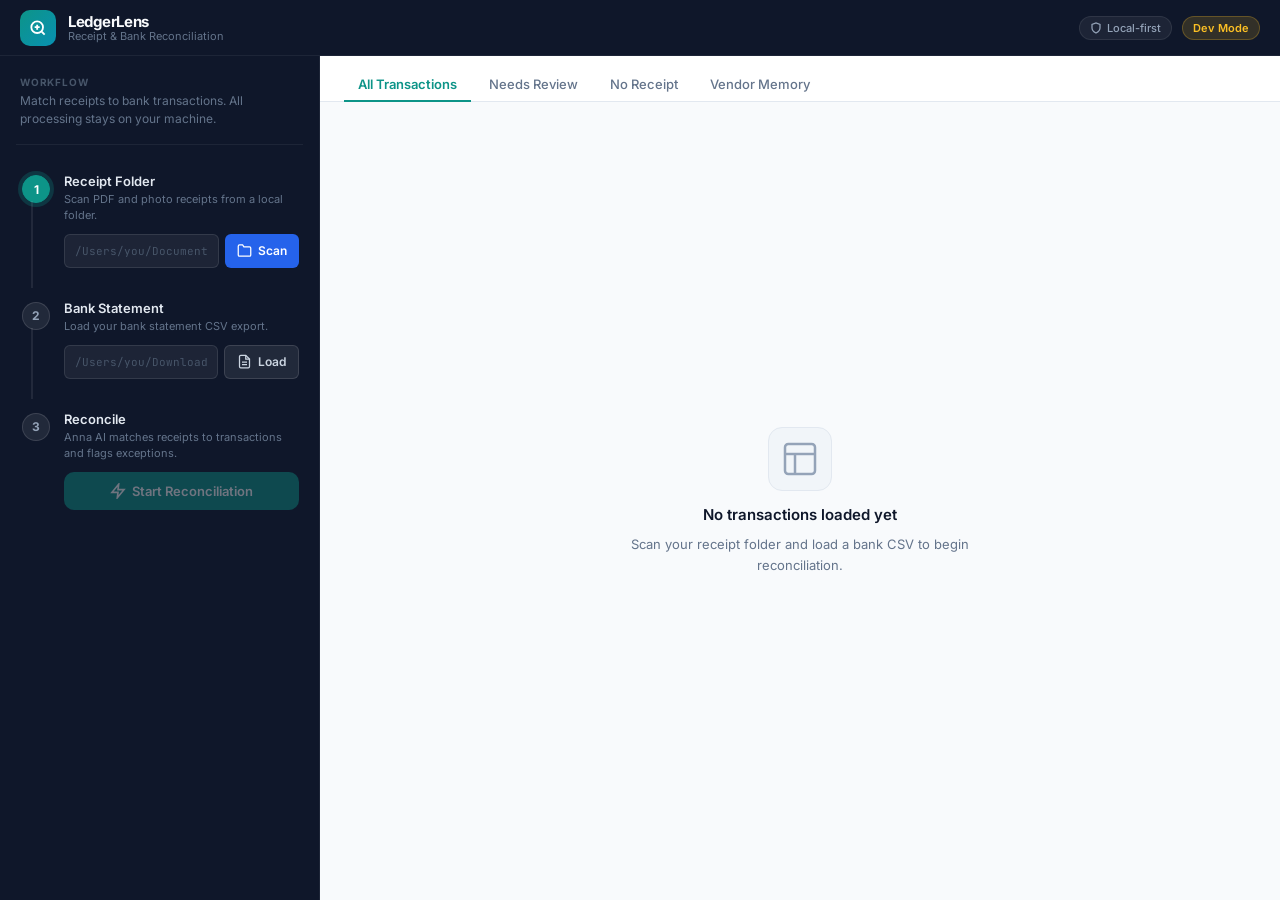
==== bundle/index.html @ 2321c87e "LedgerLens v0.2.0 — PDF demo + binary packaging - AI seam fixes: content-block parsing, parseNominal" ====
<!DOCTYPE html>
<html lang="en">
<head>
  <meta charset="UTF-8" />
  <meta name="viewport" content="width=device-width, initial-scale=1.0" />
  <title>LedgerLens — Receipt & Bank Statement Reconciliation</title>
  <link rel="preconnect" href="https://fonts.googleapis.com" />
  <link rel="preconnect" href="https://fonts.gstatic.com" crossorigin />
  <link href="https://fonts.googleapis.com/css2?family=Inter:wght@400;500;600;700&family=JetBrains+Mono:wght@500;600&display=swap" rel="stylesheet" />
  <link rel="stylesheet" href="styles.css" />
</head>
<body>
  <!-- Top bar — inspirasi Mercury / Ramp: institutional, clean -->
  <header class="topbar">
    <div class="topbar-brand">
      <div class="logo-mark" aria-hidden="true">
        <svg width="20" height="20" viewBox="0 0 24 24" fill="none" stroke="currentColor" stroke-width="2.2">
          <circle cx="11" cy="11" r="7"/>
          <path d="M20 20l-3.5-3.5"/>
          <path d="M8 11h6M11 8v6"/>
        </svg>
      </div>
      <div>
        <h1 class="brand-name">LedgerLens</h1>
        <p class="brand-tagline">Receipt &amp; Bank Reconciliation</p>
      </div>
    </div>
    <div class="topbar-actions">
      <span class="trust-chip">
        <svg width="12" height="12" viewBox="0 0 24 24" fill="none" stroke="currentColor" stroke-width="2.5"><path d="M12 22s8-4 8-10V5l-8-3-8 3v7c0 6 8 10 8 10z"/></svg>
        Local-first
      </span>
      <span id="status-koneksi" class="badge badge-menunggu">Connecting…</span>
    </div>
  </header>

  <div class="shell">

    <!-- Sidebar workflow — inspirasi Finzo reconciliation workspace -->
    <aside class="sidebar">

      <div class="sidebar-intro">
        <p class="sidebar-label">Workflow</p>
        <p class="sidebar-hint">Match receipts to bank transactions. All processing stays on your machine.</p>
      </div>

      <ol class="stepper">

        <!-- Step 1 -->
        <li class="step" id="langkah-folder">
          <div class="step-indicator">
            <span class="step-num">1</span>
          </div>
          <div class="step-body">
            <h2 class="step-title">Receipt Folder</h2>
            <p class="step-desc">Scan PDF and photo receipts from a local folder.</p>

            <div class="field-row">
              <input
                type="text"
                id="input-path-folder"
                class="input-text"
                placeholder="/Users/you/Documents/Receipts"
                spellcheck="false"
              />
              <button id="tombol-scan-folder" class="btn btn-primary btn-icon" type="button" title="Scan folder">
                <svg width="15" height="15" viewBox="0 0 24 24" fill="none" stroke="currentColor" stroke-width="2"><path d="M22 19a2 2 0 01-2 2H4a2 2 0 01-2-2V5a2 2 0 012-2h5l2 3h9a2 2 0 012 2z"/></svg>
                Scan
              </button>
            </div>

            <div id="hasil-scan-folder" class="result-chip tersembunyi">
              <div class="chip-grid">
                <div class="chip-stat">
                  <span class="chip-value" id="jumlah-struk">—</span>
                  <span class="chip-label">Receipts</span>
                </div>
                <div class="chip-stat">
                  <span class="chip-value" id="jumlah-csv">—</span>
                  <span class="chip-label">CSV</span>
                </div>
                <div class="chip-stat">
                  <span class="chip-value" id="ukuran-total">—</span>
                  <span class="chip-label">KB</span>
                </div>
              </div>
              <div id="peringatan-folder" class="alert alert-warn tersembunyi"></div>
            </div>
          </div>
        </li>

        <!-- Step 2 -->
        <li class="step" id="langkah-csv">
          <div class="step-indicator">
            <span class="step-num">2</span>
          </div>
          <div class="step-body">
            <h2 class="step-title">Bank Statement</h2>
            <p class="step-desc">Load your bank statement CSV export.</p>

            <div class="field-row">
              <input
                type="text"
                id="input-path-csv"
                class="input-text"
                placeholder="/Users/you/Downloads/statement.csv"
                spellcheck="false"
              />
              <button id="tombol-muat-csv" class="btn btn-secondary btn-icon" type="button" title="Load CSV">
                <svg width="15" height="15" viewBox="0 0 24 24" fill="none" stroke="currentColor" stroke-width="2"><path d="M14 2H6a2 2 0 00-2 2v16a2 2 0 002 2h12a2 2 0 002-2V8z"/><polyline points="14 2 14 8 20 8"/><line x1="16" y1="13" x2="8" y2="13"/><line x1="16" y1="17" x2="8" y2="17"/></svg>
                Load
              </button>
            </div>

            <div id="hasil-muat-csv" class="result-chip tersembunyi">
              <div class="chip-grid chip-grid-2">
                <div class="chip-stat">
                  <span class="chip-value" id="jumlah-transaksi-bank">—</span>
                  <span class="chip-label">Transactions</span>
                </div>
                <div class="chip-stat">
                  <span class="chip-value chip-value-mono" id="total-debit">—</span>
                  <span class="chip-label">Total Debit</span>
                </div>
              </div>
            </div>
          </div>
        </li>

        <!-- Step 3 -->
        <li class="step" id="langkah-rekonsiliasi">
          <div class="step-indicator">
            <span class="step-num">3</span>
          </div>
          <div class="step-body">
            <h2 class="step-title">Reconcile</h2>
            <p class="step-desc">Anna AI matches receipts to transactions and flags exceptions.</p>

            <button id="tombol-mulai-rekonsiliasi" class="btn btn-accent btn-block" type="button" disabled>
              <svg width="16" height="16" viewBox="0 0 24 24" fill="none" stroke="currentColor" stroke-width="2.5"><polygon points="13 2 3 14 12 14 11 22 21 10 12 10 13 2"/></svg>
              Start Reconciliation
            </button>

            <div id="progres-rekonsiliasi" class="progress-block tersembunyi">
              <p class="progress-label" id="label-progres">Processing…</p>
              <div class="progress-track">
                <div class="progress-fill" id="isi-progres"></div>
              </div>
            </div>
          </div>
        </li>

      </ol>
    </aside>

    <!-- Main workspace — KPI strip + tabs (Ramp-style summary-first) -->
    <main class="workspace">

      <!-- KPI metrics — muncul setelah rekonsiliasi -->
      <section id="panel-statistik" class="metrics-strip tersembunyi">
        <div class="metrics-header">
          <div>
            <h2 class="metrics-title">Reconciliation Summary</h2>
            <p class="metrics-sub">Exception-based review — focus on what needs attention.</p>
          </div>
          <button
            id="tombol-kirim-chat"
            class="btn btn-ghost btn-icon"
            type="button"
            onclick="kirimRingkasanKeChat()"
          >
            <svg width="15" height="15" viewBox="0 0 24 24" fill="none" stroke="currentColor" stroke-width="2"><path d="M21 15a2 2 0 01-2 2H7l-4 4V5a2 2 0 012-2h14a2 2 0 012 2z"/></svg>
            Send Report to Chat
          </button>
        </div>

        <div class="metrics-grid">
          <article class="metric-card metric-matched">
            <div class="metric-icon">
              <svg width="18" height="18" viewBox="0 0 24 24" fill="none" stroke="currentColor" stroke-width="2.5"><polyline points="20 6 9 17 4 12"/></svg>
            </div>
            <div class="metric-body">
              <span class="metric-value" id="stat-cocok">0</span>
              <span class="metric-label">Matched</span>
            </div>
          </article>
          <article class="metric-card metric-no-receipt">
            <div class="metric-icon">
              <svg width="18" height="18" viewBox="0 0 24 24" fill="none" stroke="currentColor" stroke-width="2.5"><path d="M10.29 3.86L1.82 18a2 2 0 001.71 3h16.94a2 2 0 001.71-3L13.71 3.86a2 2 0 00-3.42 0z"/><line x1="12" y1="9" x2="12" y2="13"/><line x1="12" y1="17" x2="12.01" y2="17"/></svg>
            </div>
            <div class="metric-body">
              <span class="metric-value" id="stat-tanpa-struk">0</span>
              <span class="metric-label">No Receipt</span>
            </div>
          </article>
          <article class="metric-card metric-review">
            <div class="metric-icon">
              <svg width="18" height="18" viewBox="0 0 24 24" fill="none" stroke="currentColor" stroke-width="2.5"><circle cx="11" cy="11" r="8"/><line x1="21" y1="21" x2="16.65" y2="16.65"/></svg>
            </div>
            <div class="metric-body">
              <span class="metric-value" id="stat-ambigu">0</span>
              <span class="metric-label">Needs Review</span>
            </div>
          </article>
          <article class="metric-card metric-mismatch">
            <div class="metric-icon">
              <svg width="18" height="18" viewBox="0 0 24 24" fill="none" stroke="currentColor" stroke-width="2.5"><circle cx="12" cy="12" r="10"/><line x1="15" y1="9" x2="9" y2="15"/><line x1="9" y1="9" x2="15" y2="15"/></svg>
            </div>
            <div class="metric-body">
              <span class="metric-value" id="stat-mismatch">0</span>
              <span class="metric-label">Mismatch</span>
            </div>
          </article>
        </div>

        <div id="banner-risiko" class="alert alert-danger tersembunyi">
          <svg width="16" height="16" viewBox="0 0 24 24" fill="none" stroke="currentColor" stroke-width="2"><path d="M10.29 3.86L1.82 18a2 2 0 001.71 3h16.94a2 2 0 001.71-3L13.71 3.86a2 2 0 00-3.42 0z"/><line x1="12" y1="9" x2="12" y2="13"/><line x1="12" y1="17" x2="12.01" y2="17"/></svg>
          <span id="teks-risiko"></span>
        </div>
      </section>

      <!-- Tab panels -->
      <section class="workspace-body">

        <nav class="tab-nav" role="tablist">
          <button class="tab-tombol aktif" data-tab="semua" role="tab">All Transactions</button>
          <button class="tab-tombol" data-tab="perlu-review" role="tab">
            Needs Review
            <span class="badge-tab tersembunyi" id="badge-review">0</span>
          </button>
          <button class="tab-tombol" data-tab="tanpa-struk" role="tab">No Receipt</button>
          <button class="tab-tombol" data-tab="memori-vendor" role="tab">Vendor Memory</button>
        </nav>

        <!-- Tab: All Transactions -->
        <div class="konten-tab aktif" id="tab-semua">
          <div id="placeholder-tabel" class="empty-state">
            <div class="empty-icon">
              <svg width="40" height="40" viewBox="0 0 24 24" fill="none" stroke="currentColor" stroke-width="1.5"><rect x="3" y="3" width="18" height="18" rx="2"/><line x1="3" y1="9" x2="21" y2="9"/><line x1="9" y1="21" x2="9" y2="9"/></svg>
            </div>
            <p class="empty-title">No transactions loaded yet</p>
            <p class="empty-desc">Scan your receipt folder and load a bank CSV to begin reconciliation.</p>
          </div>

          <div id="kontainer-tabel-utama" class="tersembunyi">
            <div class="toolbar-tabel">
              <div class="search-wrap">
                <svg width="14" height="14" viewBox="0 0 24 24" fill="none" stroke="currentColor" stroke-width="2"><circle cx="11" cy="11" r="8"/><line x1="21" y1="21" x2="16.65" y2="16.65"/></svg>
                <input type="text" id="filter-transaksi" class="input-filter" placeholder="Search transactions…" />
              </div>
              <select id="filter-status" class="select-filter">
                <option value="">All statuses</option>
                <option value="cocok">Matched</option>
                <option value="tanpa_struk">No Receipt</option>
                <option value="ambigu">Ambiguous</option>
                <option value="mismatch">Mismatch</option>
              </select>
            </div>
            <div class="wrapper-tabel">
              <table class="tabel-transaksi" id="tabel-transaksi">
                <thead>
                  <tr>
                    <th>Date</th>
                    <th>Description</th>
                    <th class="th-right">Amount</th>
                    <th>Category</th>
                    <th>Status</th>
                    <th></th>
                  </tr>
                </thead>
                <tbody id="isi-tabel-transaksi"></tbody>
              </table>
            </div>
          </div>
        </div>

        <!-- Tab: Needs Review -->
        <div class="konten-tab" id="tab-perlu-review">
          <div id="antrian-review-kosong" class="empty-state tersembunyi">
            <div class="empty-icon empty-icon-success">
              <svg width="40" height="40" viewBox="0 0 24 24" fill="none" stroke="currentColor" stroke-width="1.5"><polyline points="20 6 9 17 4 12"/></svg>
            </div>
            <p class="empty-title">All caught up</p>
            <p class="empty-desc">Every transaction has been reviewed.</p>
          </div>
          <div id="kontainer-antrian-review">
            <p class="section-lead">Confirm the category for each flagged transaction below.</p>
            <div id="daftar-kartu-review"></div>
          </div>
        </div>

        <!-- Tab: No Receipt -->
        <div class="konten-tab" id="tab-tanpa-struk">
          <div id="placeholder-tanpa-struk" class="empty-state">
            <div class="empty-icon">
              <svg width="40" height="40" viewBox="0 0 24 24" fill="none" stroke="currentColor" stroke-width="1.5"><path d="M14 2H6a2 2 0 00-2 2v16a2 2 0 002 2h12a2 2 0 002-2V8z"/><polyline points="14 2 14 8 20 8"/></svg>
            </div>
            <p class="empty-title">No missing receipts yet</p>
            <p class="empty-desc">Transactions without receipt proof will appear here — highest audit risk.</p>
          </div>
          <div id="daftar-tanpa-struk" class="daftar-tanpa-struk tersembunyi"></div>
        </div>

        <!-- Tab: Vendor Memory -->
        <div class="konten-tab" id="tab-memori-vendor">
          <div class="section-header">
            <h3 class="section-title">Known Vendors</h3>
            <p class="section-lead">Vendor → category mappings learned from your past reviews.</p>
          </div>
          <div id="daftar-memori-vendor" class="daftar-memori">
            <div class="empty-state empty-state-compact">
              <div class="empty-icon">
                <svg width="32" height="32" viewBox="0 0 24 24" fill="none" stroke="currentColor" stroke-width="1.5"><path d="M12 2a10 10 0 100 20 10 10 0 000-20z"/><path d="M12 6v6l4 2"/></svg>
              </div>
              <p class="empty-desc">Vendor memory loads automatically when connected.</p>
            </div>
          </div>
        </div>

      </section>
    </main>
  </div>

  <!-- Modal review -->
  <div id="modal-review" class="modal-overlay tersembunyi" role="dialog" aria-modal="true">
    <div class="modal-konten">
      <div class="modal-header">
        <h3 id="modal-judul">Review Transaction</h3>
        <button id="modal-tutup" class="btn-close" type="button" aria-label="Close">✕</button>
      </div>
      <div class="modal-isi" id="modal-isi"></div>
      <div class="modal-footer">
        <button id="modal-simpan" class="btn btn-primary" type="button">Save &amp; Continue</button>
        <button id="modal-lewati" class="btn btn-secondary" type="button">Skip</button>
      </div>
    </div>
  </div>

  <div id="kontainer-toast" class="kontainer-toast" aria-live="polite"></div>

  <script src="app.js"></script>
</body>
</html>
---- bundle/styles.css ----
/* ================================================================
   LedgerLens — Redesign v2
   Inspirasi: Mercury (institutional trust), Ramp (summary-first KPIs),
   Finzo (reconciliation workspace), Pleo (exception-based review)
   ================================================================ */

*, *::before, *::after { box-sizing: border-box; margin: 0; padding: 0; }

:root {
  /* Palet navy + teal — fintech institutional */
  --navy-950: #0b1120;
  --navy-900: #0f172a;
  --navy-800: #1e293b;
  --navy-700: #334155;
  --navy-600: #475569;

  --surface: #ffffff;
  --surface-2: #f8fafc;
  --surface-3: #f1f5f9;
  --border: #e2e8f0;
  --border-strong: #cbd5e1;

  --text: #0f172a;
  --text-muted: #64748b;
  --text-faint: #94a3b8;

  --accent: #0d9488;
  --accent-hover: #0f766e;
  --accent-soft: #ccfbf1;
  --primary: #2563eb;
  --primary-hover: #1d4ed8;
  --primary-soft: #dbeafe;

  /* Status — selalu kombinasi warna + label (aksesibilitas) */
  --status-matched: #059669;
  --status-matched-bg: #ecfdf5;
  --status-matched-border: #a7f3d0;
  --status-warning: #d97706;
  --status-warning-bg: #fffbeb;
  --status-warning-border: #fde68a;
  --status-review: #6366f1;
  --status-review-bg: #eef2ff;
  --status-review-border: #c7d2fe;
  --status-error: #dc2626;
  --status-error-bg: #fef2f2;
  --status-error-border: #fecaca;

  --sidebar-w: 320px;
  --topbar-h: 56px;
  --radius-sm: 6px;
  --radius-md: 10px;
  --radius-lg: 14px;
  --shadow-sm: 0 1px 2px rgba(15, 23, 42, 0.06);
  --shadow-md: 0 4px 16px rgba(15, 23, 42, 0.08);
  --shadow-lg: 0 12px 40px rgba(15, 23, 42, 0.14);

  --font: 'Inter', -apple-system, BlinkMacSystemFont, sans-serif;
  --font-mono: 'JetBrains Mono', 'SF Mono', monospace;

  /* Alias untuk kompatibilitas class lama di JS */
  --warna-primer: var(--primary);
  --warna-border: var(--border);
  --warna-teks-sekunder: var(--text-muted);
  --warna-cocok-bg: var(--status-matched-bg);
  --warna-tanpa-struk-bg: var(--status-warning-bg);
  --warna-ambigu-bg: var(--status-review-bg);
  --warna-mismatch-bg: var(--status-error-bg);
}

html { font-size: 14px; }

body {
  font-family: var(--font);
  background: var(--surface-2);
  color: var(--text);
  height: 100vh;
  display: flex;
  flex-direction: column;
  overflow: hidden;
  -webkit-font-smoothing: antialiased;
}

/* ================================================================
   TOP BAR
   ================================================================ */

.topbar {
  height: var(--topbar-h);
  background: var(--navy-900);
  border-bottom: 1px solid rgba(255,255,255,0.06);
  display: flex;
  align-items: center;
  justify-content: space-between;
  padding: 0 20px;
  flex-shrink: 0;
  z-index: 20;
}

.topbar-brand {
  display: flex;
  align-items: center;
  gap: 12px;
}

.logo-mark {
  width: 36px;
  height: 36px;
  background: linear-gradient(135deg, var(--accent) 0%, #0891b2 100%);
  border-radius: var(--radius-md);
  display: flex;
  align-items: center;
  justify-content: center;
  color: white;
  flex-shrink: 0;
}

.brand-name {
  font-size: 15px;
  font-weight: 700;
  color: #f8fafc;
  letter-spacing: -0.02em;
  line-height: 1.2;
}

.brand-tagline {
  font-size: 11px;
  color: #64748b;
  line-height: 1;
}

.topbar-actions {
  display: flex;
  align-items: center;
  gap: 10px;
}

.trust-chip {
  display: inline-flex;
  align-items: center;
  gap: 5px;
  font-size: 11px;
  font-weight: 500;
  color: #94a3b8;
  background: rgba(255,255,255,0.06);
  border: 1px solid rgba(255,255,255,0.08);
  padding: 4px 10px;
  border-radius: 20px;
}

.badge {
  font-size: 11px;
  font-weight: 600;
  padding: 4px 10px;
  border-radius: 20px;
  letter-spacing: 0.01em;
}

.badge-menunggu {
  background: rgba(251, 191, 36, 0.15);
  color: #fbbf24;
  border: 1px solid rgba(251, 191, 36, 0.25);
}

.badge-terhubung {
  background: rgba(16, 185, 129, 0.15);
  color: #34d399;
  border: 1px solid rgba(16, 185, 129, 0.25);
}

/* ================================================================
   SHELL LAYOUT
   ================================================================ */

.shell {
  display: flex;
  flex: 1;
  overflow: hidden;
}

/* ================================================================
   SIDEBAR — dark workflow panel
   ================================================================ */

.sidebar {
  width: var(--sidebar-w);
  flex-shrink: 0;
  background: var(--navy-900);
  border-right: 1px solid rgba(255,255,255,0.06);
  overflow-y: auto;
  padding: 20px 16px;
  display: flex;
  flex-direction: column;
  gap: 4px;
}

.sidebar::-webkit-scrollbar { width: 4px; }
.sidebar::-webkit-scrollbar-thumb { background: rgba(255,255,255,0.1); border-radius: 2px; }

.sidebar-intro {
  padding: 0 4px 16px;
  border-bottom: 1px solid rgba(255,255,255,0.06);
  margin-bottom: 8px;
}

.sidebar-label {
  font-size: 10px;
  font-weight: 700;
  text-transform: uppercase;
  letter-spacing: 0.08em;
  color: #475569;
  margin-bottom: 4px;
}

.sidebar-hint {
  font-size: 12px;
  color: #64748b;
  line-height: 1.5;
}

/* ---- Vertical stepper ---- */

.stepper {
  list-style: none;
  display: flex;
  flex-direction: column;
  gap: 0;
}

.step {
  display: flex;
  gap: 12px;
  padding: 16px 4px;
  position: relative;
}

/* Garis penghubung antar step */
.step:not(:last-child)::after {
  content: '';
  position: absolute;
  left: 15px;
  top: 44px;
  bottom: -4px;
  width: 2px;
  background: rgba(255,255,255,0.08);
}

.step.step-selesai:not(:last-child)::after {
  background: var(--accent);
  opacity: 0.5;
}

.step-indicator {
  flex-shrink: 0;
  width: 32px;
  height: 32px;
  display: flex;
  align-items: center;
  justify-content: center;
}

.step-num {
  width: 28px;
  height: 28px;
  border-radius: 50%;
  background: rgba(255,255,255,0.08);
  border: 1.5px solid rgba(255,255,255,0.12);
  color: #94a3b8;
  font-size: 12px;
  font-weight: 700;
  display: flex;
  align-items: center;
  justify-content: center;
  transition: all 0.2s;
}

.step.step-aktif .step-num {
  background: var(--accent);
  border-color: var(--accent);
  color: white;
  box-shadow: 0 0 0 4px rgba(13, 148, 136, 0.25);
}

.step.step-selesai .step-num {
  background: rgba(13, 148, 136, 0.2);
  border-color: var(--accent);
  color: var(--accent);
}

.step-body {
  flex: 1;
  min-width: 0;
}

.step-title {
  font-size: 13px;
  font-weight: 600;
  color: #e2e8f0;
  margin-bottom: 3px;
}

.step-desc {
  font-size: 11px;
  color: #64748b;
  line-height: 1.45;
  margin-bottom: 10px;
}

/* ---- Form fields ---- */

.field-row {
  display: flex;
  gap: 6px;
}

.input-text {
  flex: 1;
  min-width: 0;
  height: 34px;
  padding: 0 10px;
  background: rgba(255,255,255,0.06);
  border: 1px solid rgba(255,255,255,0.1);
  border-radius: var(--radius-sm);
  font-size: 11px;
  font-family: var(--font-mono);
  color: #e2e8f0;
  transition: border-color 0.15s, box-shadow 0.15s;
}

.input-text::placeholder { color: #475569; }

.input-text:focus {
  outline: none;
  border-color: var(--accent);
  box-shadow: 0 0 0 3px rgba(13, 148, 136, 0.2);
  background: rgba(255,255,255,0.08);
}

/* ---- Buttons ---- */

.btn {
  display: inline-flex;
  align-items: center;
  justify-content: center;
  gap: 6px;
  height: 34px;
  padding: 0 14px;
  border: none;
  border-radius: var(--radius-sm);
  font-family: var(--font);
  font-size: 12px;
  font-weight: 600;
  cursor: pointer;
  white-space: nowrap;
  transition: all 0.15s;
}

.btn:disabled { opacity: 0.4; cursor: not-allowed; }

.btn-primary {
  background: var(--primary);
  color: white;
}
.btn-primary:hover:not(:disabled) {
  background: var(--primary-hover);
  box-shadow: 0 2px 8px rgba(37, 99, 235, 0.35);
}

.btn-secondary {
  background: rgba(255,255,255,0.08);
  color: #cbd5e1;
  border: 1px solid rgba(255,255,255,0.12);
}
.btn-secondary:hover:not(:disabled) {
  background: rgba(255,255,255,0.12);
  color: #f1f5f9;
}

.btn-accent {
  background: var(--accent);
  color: white;
  height: 38px;
  font-size: 13px;
  border-radius: var(--radius-md);
}
.btn-accent:hover:not(:disabled) {
  background: var(--accent-hover);
  box-shadow: 0 4px 14px rgba(13, 148, 136, 0.4);
  transform: translateY(-1px);
}

.btn-ghost {
  background: var(--surface);
  color: var(--text-muted);
  border: 1px solid var(--border);
  height: 32px;
  font-size: 12px;
}
.btn-ghost:hover:not(:disabled) {
  background: var(--surface-3);
  color: var(--text);
  border-color: var(--border-strong);
}

.btn-block { width: 100%; }
.btn-icon { padding: 0 12px; }

/* Alias class lama — kompatibilitas JS */
.tombol { display: inline-flex; align-items: center; gap: 6px; cursor: pointer; border: none; font-family: var(--font); font-weight: 600; border-radius: var(--radius-sm); }
.tombol-primer { background: var(--primary); color: white; height: 34px; padding: 0 14px; }
.tombol-sekunder { background: rgba(255,255,255,0.08); color: #cbd5e1; border: 1px solid rgba(255,255,255,0.12); height: 34px; padding: 0 14px; }
.tombol-aksi { background: var(--accent); color: white; width: 100%; height: 38px; border-radius: var(--radius-md); }
.tombol-netral { background: var(--surface-3); color: var(--text-muted); border: 1px solid var(--border); height: 34px; padding: 0 14px; }

/* ---- Result chips (post-scan/load) ---- */

.result-chip {
  margin-top: 10px;
  background: rgba(255,255,255,0.04);
  border: 1px solid rgba(255,255,255,0.08);
  border-radius: var(--radius-md);
  padding: 10px;
}

.chip-grid {
  display: grid;
  grid-template-columns: repeat(3, 1fr);
  gap: 8px;
}

.chip-grid-2 { grid-template-columns: repeat(2, 1fr); }

.chip-stat {
  text-align: center;
}

.chip-value {
  display: block;
  font-size: 18px;
  font-weight: 700;
  font-family: var(--font-mono);
  color: #5eead4;
  line-height: 1.1;
}

.chip-value-mono { font-size: 13px; }

.chip-label {
  font-size: 9px;
  font-weight: 600;
  text-transform: uppercase;
  letter-spacing: 0.06em;
  color: #64748b;
  margin-top: 2px;
  display: block;
}

/* ---- Alerts ---- */

.alert {
  display: flex;
  align-items: flex-start;
  gap: 8px;
  padding: 10px 12px;
  border-radius: var(--radius-sm);
  font-size: 12px;
  font-weight: 500;
  line-height: 1.45;
  margin-top: 10px;
}

.alert-warn {
  background: rgba(251, 191, 36, 0.1);
  border: 1px solid rgba(251, 191, 36, 0.25);
  color: #fbbf24;
}

.alert-danger {
  background: var(--status-error-bg);
  border: 1px solid var(--status-error-border);
  color: #991b1b;
  font-weight: 600;
}

/* Alias banner/alert lama */
.peringatan { display: flex; align-items: flex-start; gap: 8px; padding: 10px 12px; border-radius: var(--radius-sm); font-size: 12px; margin-top: 10px; background: rgba(251,191,36,0.1); border: 1px solid rgba(251,191,36,0.25); color: #fbbf24; }
.banner-risiko { display: flex; align-items: flex-start; gap: 8px; padding: 10px 12px; border-radius: var(--radius-sm); font-size: 12px; font-weight: 600; margin-top: 12px; background: var(--status-error-bg); border: 1px solid var(--status-error-border); color: #991b1b; }

/* ---- Progress ---- */

.progress-block { margin-top: 12px; }

.progress-label {
  font-size: 11px;
  color: #64748b;
  text-align: center;
  margin-bottom: 6px;
}

.progress-track {
  height: 4px;
  background: rgba(255,255,255,0.08);
  border-radius: 2px;
  overflow: hidden;
}

.progress-fill {
  height: 100%;
  background: var(--accent);
  border-radius: 2px;
  animation: progress-pulse 1.4s ease-in-out infinite;
}

@keyframes progress-pulse {
  0%   { width: 8%; }
  50%  { width: 75%; }
  100% { width: 8%; }
}

/* ================================================================
   WORKSPACE — main content area
   ================================================================ */

.workspace {
  flex: 1;
  display: flex;
  flex-direction: column;
  overflow: hidden;
  background: var(--surface-2);
}

/* ---- KPI metrics strip (Ramp-style summary-first) ---- */

.metrics-strip {
  flex-shrink: 0;
  background: var(--surface);
  border-bottom: 1px solid var(--border);
  padding: 16px 24px;
}

.metrics-header {
  display: flex;
  align-items: flex-start;
  justify-content: space-between;
  margin-bottom: 14px;
  gap: 12px;
}

.metrics-title {
  font-size: 14px;
  font-weight: 700;
  color: var(--text);
  letter-spacing: -0.01em;
}

.metrics-sub {
  font-size: 12px;
  color: var(--text-muted);
  margin-top: 2px;
}

.metrics-grid {
  display: grid;
  grid-template-columns: repeat(4, 1fr);
  gap: 10px;
}

.metric-card {
  display: flex;
  align-items: center;
  gap: 12px;
  padding: 12px 14px;
  border-radius: var(--radius-md);
  border: 1px solid transparent;
  transition: box-shadow 0.15s;
}

.metric-card:hover { box-shadow: var(--shadow-sm); }

.metric-icon {
  width: 36px;
  height: 36px;
  border-radius: var(--radius-sm);
  display: flex;
  align-items: center;
  justify-content: center;
  flex-shrink: 0;
}

.metric-value {
  display: block;
  font-size: 22px;
  font-weight: 700;
  font-family: var(--font-mono);
  line-height: 1;
  letter-spacing: -0.02em;
}

.metric-label {
  display: block;
  font-size: 11px;
  font-weight: 500;
  color: var(--text-muted);
  margin-top: 2px;
}

.metric-matched  { background: var(--status-matched-bg); border-color: var(--status-matched-border); }
.metric-matched .metric-icon  { background: #d1fae5; color: var(--status-matched); }
.metric-matched .metric-value { color: #065f46; }

.metric-no-receipt  { background: var(--status-warning-bg); border-color: var(--status-warning-border); }
.metric-no-receipt .metric-icon  { background: #fef3c7; color: var(--status-warning); }
.metric-no-receipt .metric-value { color: #92400e; }

.metric-review  { background: var(--status-review-bg); border-color: var(--status-review-border); }
.metric-review .metric-icon  { background: #e0e7ff; color: var(--status-review); }
.metric-review .metric-value { color: #3730a3; }

.metric-mismatch  { background: var(--status-error-bg); border-color: var(--status-error-border); }
.metric-mismatch .metric-icon  { background: #fee2e2; color: var(--status-error); }
.metric-mismatch .metric-value { color: #991b1b; }

/* Alias statistik lama — tidak dipakai di HTML baru, tetap untuk JS */
.kartu-statistik {}
.grid-statistik {}
.stat-rekonsiliasi {}
.judul-statistik {}

/* ---- Workspace body ---- */

.workspace-body {
  flex: 1;
  display: flex;
  flex-direction: column;
  overflow: hidden;
}

/* ---- Pill tabs ---- */

.tab-nav {
  display: flex;
  gap: 4px;
  padding: 12px 24px 0;
  background: var(--surface);
  border-bottom: 1px solid var(--border);
  flex-shrink: 0;
}

.tab-tombol {
  padding: 8px 14px;
  background: none;
  border: none;
  border-bottom: 2px solid transparent;
  font-family: var(--font);
  font-size: 13px;
  font-weight: 500;
  color: var(--text-muted);
  cursor: pointer;
  display: inline-flex;
  align-items: center;
  gap: 6px;
  margin-bottom: -1px;
  border-radius: var(--radius-sm) var(--radius-sm) 0 0;
  transition: color 0.15s, background 0.15s;
}

.tab-tombol:hover {
  color: var(--text);
  background: var(--surface-3);
}

.tab-tombol.aktif {
  color: var(--accent);
  border-bottom-color: var(--accent);
  font-weight: 600;
  background: transparent;
}

.badge-tab {
  background: var(--status-error);
  color: white;
  font-size: 10px;
  font-weight: 700;
  padding: 1px 6px;
  border-radius: 10px;
  min-width: 18px;
  text-align: center;
  line-height: 1.5;
}

/* ---- Tab content ---- */

.konten-tab {
  flex: 1;
  overflow-y: auto;
  padding: 20px 24px;
  display: none;
}

.konten-tab.aktif {
  display: flex;
  flex-direction: column;
}

.konten-tab::-webkit-scrollbar { width: 6px; }
.konten-tab::-webkit-scrollbar-thumb { background: var(--border); border-radius: 3px; }

/* ---- Empty states ---- */

.empty-state {
  flex: 1;
  display: flex;
  flex-direction: column;
  align-items: center;
  justify-content: center;
  gap: 10px;
  text-align: center;
  padding: 48px 24px;
  color: var(--text-muted);
}

.empty-state-compact { padding: 24px; }

.empty-icon {
  width: 64px;
  height: 64px;
  background: var(--surface-3);
  border: 1px solid var(--border);
  border-radius: var(--radius-lg);
  display: flex;
  align-items: center;
  justify-content: center;
  color: var(--text-faint);
  margin-bottom: 4px;
}

.empty-icon-success { color: var(--status-matched); background: var(--status-matched-bg); border-color: var(--status-matched-border); }

.empty-title {
  font-size: 15px;
  font-weight: 600;
  color: var(--text);
}

.empty-desc {
  font-size: 13px;
  color: var(--text-muted);
  max-width: 360px;
  line-height: 1.55;
}

/* Alias placeholder lama — JS masih generate elemen ini */
.placeholder-tabel {
  flex: 1;
  display: flex;
  flex-direction: column;
  align-items: center;
  justify-content: center;
  gap: 10px;
  text-align: center;
  padding: 48px 24px;
  color: var(--text-muted);
}
.placeholder-tabel p { font-size: 14px; max-width: 320px; }
.ikon-placeholder { font-size: 40px; opacity: 0.5; }
.teks-sekunder { font-size: 13px; color: var(--text-muted); line-height: 1.55; }

.section-header { margin-bottom: 16px; }
.section-title { font-size: 15px; font-weight: 700; color: var(--text); margin-bottom: 4px; }
.section-lead, .info-review { font-size: 13px; color: var(--text-muted); margin-bottom: 16px; line-height: 1.5; }

/* ---- Toolbar & table ---- */

.toolbar-tabel {
  display: flex;
  gap: 10px;
  margin-bottom: 12px;
  align-items: center;
}

.search-wrap {
  flex: 1;
  display: flex;
  align-items: center;
  gap: 8px;
  background: var(--surface);
  border: 1px solid var(--border);
  border-radius: var(--radius-sm);
  padding: 0 12px;
  height: 36px;
  transition: border-color 0.15s, box-shadow 0.15s;
}

.search-wrap:focus-within {
  border-color: var(--accent);
  box-shadow: 0 0 0 3px var(--accent-soft);
}

.search-wrap svg { color: var(--text-faint); flex-shrink: 0; }

.input-filter {
  flex: 1;
  border: none;
  background: transparent;
  font-size: 13px;
  font-family: var(--font);
  color: var(--text);
  outline: none;
}

.select-filter {
  height: 36px;
  padding: 0 12px;
  border: 1px solid var(--border);
  border-radius: var(--radius-sm);
  font-size: 13px;
  font-family: var(--font);
  background: var(--surface);
  color: var(--text);
  cursor: pointer;
  transition: border-color 0.15s;
}

.select-filter:focus {
  outline: none;
  border-color: var(--accent);
  box-shadow: 0 0 0 3px var(--accent-soft);
}

.wrapper-tabel {
  overflow-x: auto;
  border: 1px solid var(--border);
  border-radius: var(--radius-lg);
  background: var(--surface);
  box-shadow: var(--shadow-sm);
}

.tabel-transaksi {
  width: 100%;
  border-collapse: collapse;
  font-size: 13px;
}

.tabel-transaksi thead th {
  padding: 10px 16px;
  text-align: left;
  font-size: 10px;
  font-weight: 700;
  color: var(--text-muted);
  text-transform: uppercase;
  letter-spacing: 0.06em;
  background: var(--surface-3);
  border-bottom: 1px solid var(--border);
  white-space: nowrap;
}

.th-right, .tabel-transaksi td.kolom-jumlah { text-align: right; }

.tabel-transaksi tbody tr {
  border-bottom: 1px solid var(--border);
  transition: background 0.1s;
}

.tabel-transaksi tbody tr:last-child { border-bottom: none; }
.tabel-transaksi tbody tr:hover { background: var(--surface-2); }

.tabel-transaksi tbody td {
  padding: 11px 16px;
  vertical-align: middle;
}

.tabel-transaksi td.kolom-jumlah {
  font-family: var(--font-mono);
  font-weight: 600;
  font-size: 12px;
}

.kolom-debit  { color: var(--status-error); }
.kolom-kredit { color: var(--status-matched); }

.tx-desc { font-weight: 500; color: var(--text); }
.tx-note { font-size: 11px; color: var(--status-review); margin-top: 2px; }
.tx-kategori { font-size: 12px; color: var(--text-muted); }

#kontainer-tabel-utama {
  display: flex;
  flex-direction: column;
  flex: 1;
}

/* ---- Status badges ---- */

.badge-status {
  display: inline-flex;
  align-items: center;
  gap: 4px;
  padding: 3px 9px;
  border-radius: 20px;
  font-size: 11px;
  font-weight: 600;
  white-space: nowrap;
  border: 1px solid transparent;
}

.badge-status.cocok         { background: var(--status-matched-bg); color: #065f46; border-color: var(--status-matched-border); }
.badge-status.tanpa_struk   { background: var(--status-warning-bg); color: #92400e; border-color: var(--status-warning-border); }
.badge-status.ambigu        { background: var(--status-review-bg); color: #3730a3; border-color: var(--status-review-border); }
.badge-status.mismatch      { background: var(--status-error-bg); color: #991b1b; border-color: var(--status-error-border); }
.badge-status.belum_diproses { background: var(--surface-3); color: var(--text-muted); border-color: var(--border); }

.tombol-review {
  padding: 4px 12px;
  font-size: 11px;
  height: auto;
  background: var(--primary-soft);
  color: var(--primary);
  border: 1px solid #bfdbfe;
  border-radius: var(--radius-sm);
  cursor: pointer;
  font-weight: 600;
  font-family: var(--font);
  transition: all 0.15s;
}

.tombol-review:hover {
  background: var(--primary);
  color: white;
  border-color: var(--primary);
}

/* ---- Review cards ---- */

.kartu-review {
  background: var(--surface);
  border: 1px solid var(--border);
  border-radius: var(--radius-lg);
  padding: 16px 18px;
  margin-bottom: 10px;
  box-shadow: var(--shadow-sm);
  transition: box-shadow 0.2s, border-color 0.2s;
}

.kartu-review:hover {
  box-shadow: var(--shadow-md);
  border-color: var(--border-strong);
}

.kartu-review-header {
  display: flex;
  justify-content: space-between;
  align-items: flex-start;
  margin-bottom: 10px;
  gap: 12px;
}

.kartu-review-judul {
  font-size: 14px;
  font-weight: 600;
  color: var(--text);
  letter-spacing: -0.01em;
}

.kartu-review-tanggal {
  font-size: 12px;
  color: var(--text-muted);
  margin-top: 2px;
}

.kartu-review-jumlah {
  font-size: 16px;
  font-weight: 700;
  font-family: var(--font-mono);
  color: var(--text);
  white-space: nowrap;
}

.kartu-review-alasan {
  font-size: 12px;
  color: #3730a3;
  background: var(--status-review-bg);
  border: 1px solid var(--status-review-border);
  padding: 8px 12px;
  border-radius: var(--radius-sm);
  margin-bottom: 12px;
  line-height: 1.45;
}

.kartu-review-aksi {
  display: flex;
  gap: 6px;
  flex-wrap: wrap;
}

.tombol-kategori {
  padding: 5px 12px;
  font-size: 11px;
  height: auto;
  background: var(--surface-3);
  border: 1px solid var(--border);
  border-radius: 20px;
  cursor: pointer;
  font-weight: 500;
  font-family: var(--font);
  color: var(--text-muted);
  transition: all 0.15s;
}

.tombol-kategori:hover,
.tombol-kategori.terpilih {
  background: var(--accent);
  color: white;
  border-color: var(--accent);
}

/* ---- No receipt list ---- */

.daftar-tanpa-struk {
  flex-direction: column;
  gap: 8px;
}

.item-tanpa-struk {
  background: var(--surface);
  border: 1px solid var(--status-error-border);
  border-left: 3px solid var(--status-error);
  border-radius: var(--radius-md);
  padding: 12px 16px;
  display: flex;
  justify-content: space-between;
  align-items: center;
  box-shadow: var(--shadow-sm);
}

.item-tanpa-struk-nama { font-size: 13px; font-weight: 600; color: var(--text); }
.item-tanpa-struk-tanggal { font-size: 12px; color: var(--text-muted); margin-top: 2px; }
.item-tanpa-struk-jumlah { font-size: 14px; font-weight: 700; font-family: var(--font-mono); color: var(--status-error); }

/* ---- Vendor memory ---- */

.daftar-memori { display: flex; flex-direction: column; gap: 6px; }

.item-memori-vendor {
  background: var(--surface);
  border: 1px solid var(--border);
  border-radius: var(--radius-md);
  padding: 11px 16px;
  display: flex;
  justify-content: space-between;
  align-items: center;
  box-shadow: var(--shadow-sm);
  transition: border-color 0.15s;
}

.item-memori-vendor:hover { border-color: var(--border-strong); }

.nama-vendor { font-size: 13px; font-weight: 600; color: var(--text); }

.badge-kategori {
  font-size: 11px;
  font-weight: 600;
  padding: 3px 10px;
  background: var(--accent-soft);
  color: var(--accent-hover);
  border-radius: 20px;
  border: 1px solid #99f6e4;
}

/* ================================================================
   MODAL
   ================================================================ */

.modal-overlay {
  position: fixed;
  inset: 0;
  background: rgba(15, 23, 42, 0.5);
  backdrop-filter: blur(4px);
  display: flex;
  align-items: center;
  justify-content: center;
  z-index: 100;
  padding: 20px;
}

.modal-konten {
  background: var(--surface);
  border-radius: var(--radius-lg);
  width: 100%;
  max-width: 460px;
  box-shadow: var(--shadow-lg);
  display: flex;
  flex-direction: column;
  max-height: 85vh;
  border: 1px solid var(--border);
}

.modal-header {
  padding: 18px 20px 14px;
  display: flex;
  justify-content: space-between;
  align-items: center;
  border-bottom: 1px solid var(--border);
}

.modal-header h3 {
  font-size: 15px;
  font-weight: 700;
  letter-spacing: -0.01em;
}

.btn-close, .tombol-tutup {
  background: var(--surface-3);
  border: none;
  width: 28px;
  height: 28px;
  border-radius: var(--radius-sm);
  font-size: 14px;
  cursor: pointer;
  color: var(--text-muted);
  display: flex;
  align-items: center;
  justify-content: center;
  transition: background 0.15s;
}

.btn-close:hover, .tombol-tutup:hover {
  background: var(--border);
  color: var(--text);
}

.modal-isi {
  padding: 20px;
  overflow-y: auto;
  flex: 1;
  font-size: 13px;
  line-height: 1.6;
}

.modal-footer {
  padding: 14px 20px;
  border-top: 1px solid var(--border);
  display: flex;
  gap: 8px;
  justify-content: flex-end;
}

/* ================================================================
   TOAST
   ================================================================ */

.kontainer-toast {
  position: fixed;
  bottom: 20px;
  right: 20px;
  display: flex;
  flex-direction: column;
  gap: 8px;
  z-index: 200;
}

.toast {
  padding: 11px 16px;
  background: var(--navy-800);
  color: white;
  border-radius: var(--radius-md);
  font-size: 13px;
  font-weight: 500;
  box-shadow: var(--shadow-lg);
  display: flex;
  align-items: center;
  gap: 8px;
  animation: toast-in 0.25s ease;
  max-width: 340px;
  border: 1px solid rgba(255,255,255,0.08);
}

.toast.sukses    { background: #065f46; border-color: #059669; }
.toast.peringatan { background: #92400e; border-color: #d97706; color: #fef3c7; }
.toast.error     { background: #991b1b; border-color: #dc2626; }

@keyframes toast-in {
  from { transform: translateY(8px); opacity: 0; }
  to   { transform: translateY(0); opacity: 1; }
}

/* ================================================================
   UTILITIES
   ================================================================ */

.tersembunyi { display: none !important; }

.spinner {
  display: inline-block;
  width: 13px;
  height: 13px;
  border: 2px solid rgba(255,255,255,0.35);
  border-top-color: white;
  border-radius: 50%;
  animation: spin 0.7s linear infinite;
}

@keyframes spin { to { transform: rotate(360deg); } }

/* ================================================================
   RESPONSIVE
   ================================================================ */

@media (max-width: 900px) {
  .metrics-grid { grid-template-columns: repeat(2, 1fr); }
}

@media (max-width: 768px) {
  .shell { flex-direction: column; }
  .sidebar {
    width: 100%;
    height: auto;
    max-height: 45vh;
    border-right: none;
    border-bottom: 1px solid rgba(255,255,255,0.06);
  }
  .stepper { flex-direction: column; }
  .metrics-grid { grid-template-columns: repeat(2, 1fr); }
  .tab-nav { overflow-x: auto; padding-bottom: 0; }
}

@media (max-width: 480px) {
  .metrics-grid { grid-template-columns: 1fr 1fr; }
  .topbar { padding: 0 14px; }
  .trust-chip { display: none; }
}
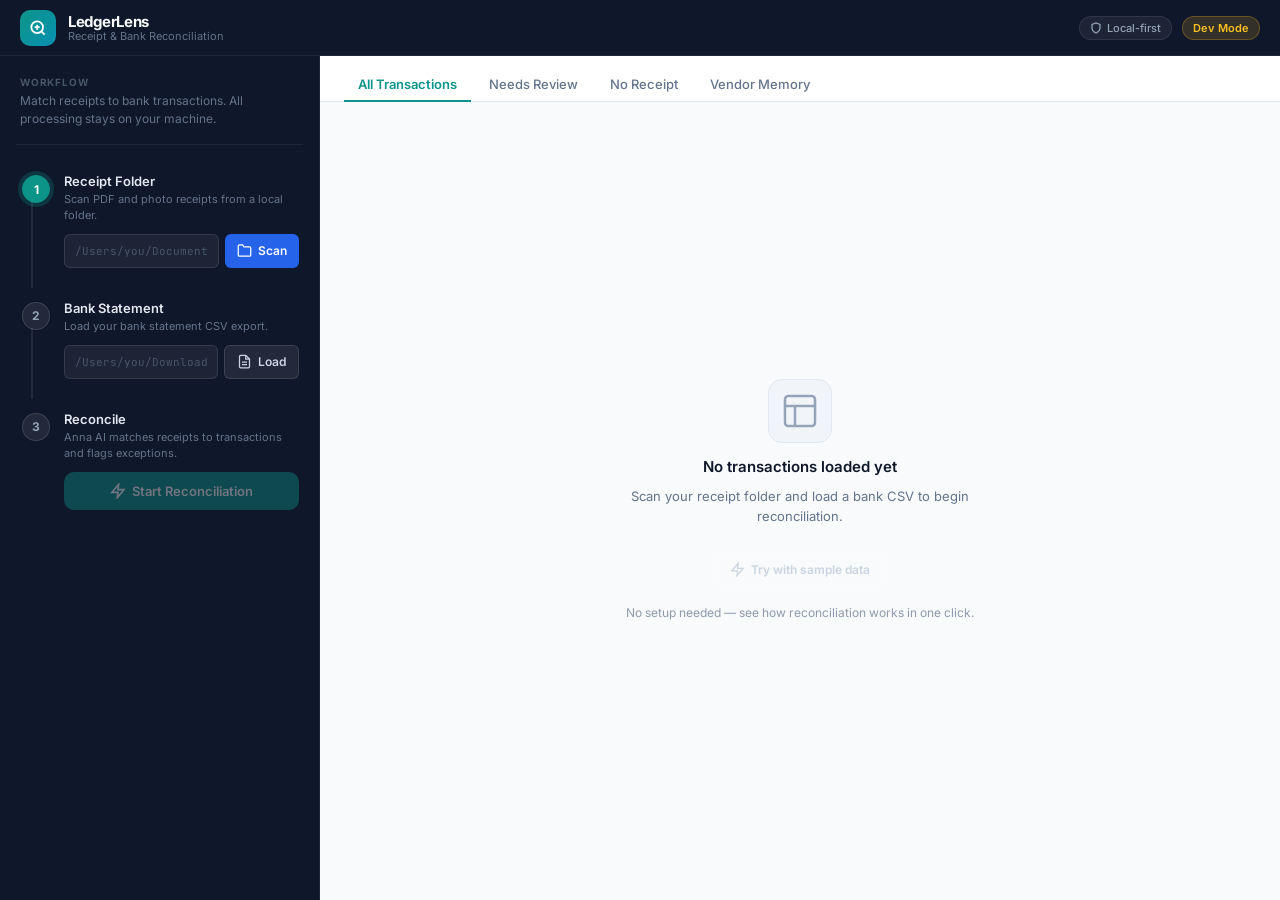
==== commit 1c09dc2d: "Add 'Try with sample data' onboarding button (one-click demo dashboard)" ====
--- a/bundle/index.html
+++ b/bundle/index.html
@@ -240,6 +240,11 @@
             </div>
             <p class="empty-title">No transactions loaded yet</p>
             <p class="empty-desc">Scan your receipt folder and load a bank CSV to begin reconciliation.</p>
+            <button id="tombol-data-contoh" class="btn btn-secondary" type="button" onclick="muatDataContoh()" style="margin-top:16px;">
+              <svg width="15" height="15" viewBox="0 0 24 24" fill="none" stroke="currentColor" stroke-width="2"><path d="M13 2L3 14h9l-1 8 10-12h-9l1-8z"/></svg>
+              Try with sample data
+            </button>
+            <p class="empty-desc" style="margin-top:8px;font-size:12px;opacity:.7;">No setup needed — see how reconciliation works in one click.</p>
           </div>
 
           <div id="kontainer-tabel-utama" class="tersembunyi">
